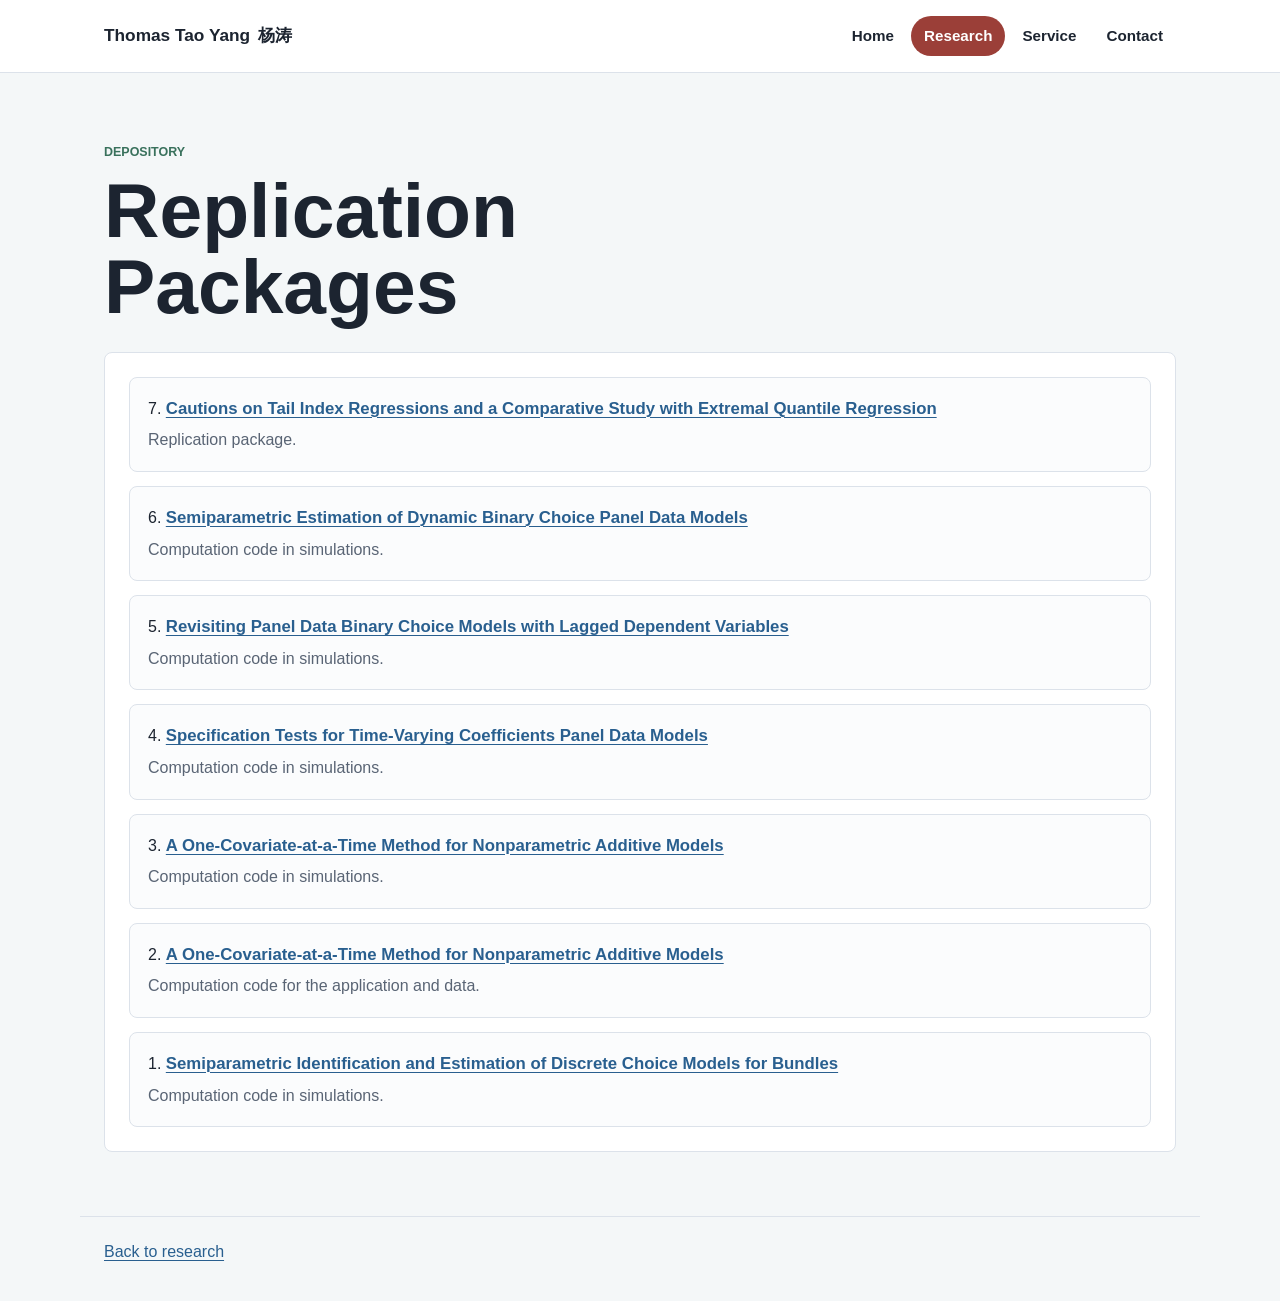
==== replication-packages/index.html @ 06f34688 "Add research depository pages" ====
<!doctype html>
<html lang="en">
  <head>
    <meta charset="utf-8">
    <meta name="viewport" content="width=device-width, initial-scale=1">
    <title>Replication Packages | Thomas Tao Yang</title>
    <meta name="description" content="Replication packages and computation code for research by Thomas Tao Yang.">
    <link rel="stylesheet" href="../styles.css">
  </head>
  <body>
    <header class="site-header">
      <div class="header-inner">
        <a class="brand" href="../#home" aria-label="Thomas Tao Yang home">
          <span>Thomas Tao Yang</span>
          <span lang="zh-Hans">杨涛</span>
        </a>
        <nav class="tabs" aria-label="Main navigation">
          <a class="tab-link" href="../#home">Home</a>
          <a class="tab-link active" href="../#research">Research</a>
          <a class="tab-link" href="../#service">Service</a>
          <a class="tab-link" href="../#contact">Contact</a>
        </nav>
      </div>
    </header>

    <main>
      <div class="page-heading">
        <p class="eyebrow">Depository</p>
        <h1>Replication Packages</h1>
      </div>

      <section class="research-section">
        <ol class="paper-list" reversed>
          <li id="tail-index-regressions">
            <article>
              <h3><a href="https://github.com/youngtigers/Tail-index-regressions">Cautions on Tail Index Regressions and a Comparative Study with Extremal Quantile Regression</a></h3>
              <p>Replication package.</p>
            </article>
          </li>
          <li id="dynamic-binary-choice">
            <article>
              <h3><a href="https://drive.google.com/file/d/1ic2Fld2966ME69-8E1zldTOpeL1N0QaO/view?usp=sharing">Semiparametric Estimation of Dynamic Binary Choice Panel Data Models</a></h3>
              <p>Computation code in simulations.</p>
            </article>
          </li>
          <li id="lagged-dependent-variables">
            <article>
              <h3><a href="https://drive.google.com/file/d/1Vgbk2WjwndaYfTsuJCkn8ZOKChQDSbaQ/view?usp=sharing">Revisiting Panel Data Binary Choice Models with Lagged Dependent Variables</a></h3>
              <p>Computation code in simulations.</p>
            </article>
          </li>
          <li id="time-varying-coefficients">
            <article>
              <h3><a href="https://drive.google.com/file/d/1beLNko8mHLZj5uBGcCquw6Ke5Dr5f-3x/view?usp=sharing">Specification Tests for Time-Varying Coefficients Panel Data Models</a></h3>
              <p>Computation code in simulations.</p>
            </article>
          </li>
          <li id="one-covariate-simulations">
            <article>
              <h3><a href="https://drive.google.com/file/d/17c36HEQI_y1XGDvz91IxwiA8kwWtHUGh/view?usp=sharing">A One-Covariate-at-a-Time Method for Nonparametric Additive Models</a></h3>
              <p>Computation code in simulations.</p>
            </article>
          </li>
          <li id="one-covariate-application">
            <article>
              <h3><a href="https://drive.google.com/file/d/1WjNmffYlFEA1QUfiRf7621AlmvLey6v2/view?usp=sharing">A One-Covariate-at-a-Time Method for Nonparametric Additive Models</a></h3>
              <p>Computation code for the application and data.</p>
            </article>
          </li>
          <li id="bundles-identification">
            <article>
              <h3><a href="https://drive.google.com/file/d/1FiUL4HNB-Ikbj5KHhWfrSdjaC2r5ISy8/view?usp=sharing">Semiparametric Identification and Estimation of Discrete Choice Models for Bundles</a></h3>
              <p>Computation code in simulations.</p>
            </article>
          </li>
        </ol>
      </section>
    </main>

    <footer class="site-footer">
      <p><a href="../#research">Back to research</a></p>
    </footer>
  </body>
</html>
---- styles.css ----
:root {
  color-scheme: light;
  --ink: #1c2430;
  --muted: #596474;
  --line: #dce2ea;
  --paper: #ffffff;
  --soft: #f4f7f8;
  --accent: #9b3f38;
  --accent-strong: #672d2a;
  --blue: #295f8f;
  --green: #39715c;
  --shadow: 0 18px 48px rgba(28, 36, 48, 0.12);
}

* {
  box-sizing: border-box;
}

html {
  scroll-behavior: smooth;
}

body {
  margin: 0;
  background: var(--soft);
  color: var(--ink);
  font-family: "Segoe UI", Arial, sans-serif;
  line-height: 1.6;
}

a {
  color: var(--blue);
  text-decoration-thickness: 0.08em;
  text-underline-offset: 0.18em;
}

a:hover {
  color: var(--accent);
}

.site-header {
  position: sticky;
  top: 0;
  z-index: 10;
  border-bottom: 1px solid var(--line);
  background: rgba(255, 255, 255, 0.94);
  backdrop-filter: blur(12px);
}

.header-inner {
  display: flex;
  align-items: center;
  justify-content: space-between;
  gap: 24px;
  max-width: 1120px;
  margin: 0 auto;
  padding: 16px 24px;
}

.brand {
  display: inline-flex;
  flex-wrap: wrap;
  gap: 8px;
  color: var(--ink);
  font-size: 1.08rem;
  font-weight: 700;
  text-decoration: none;
}

.tabs {
  display: flex;
  align-items: center;
  gap: 4px;
  overflow-x: auto;
}

.tab-link {
  border-radius: 999px;
  color: var(--ink);
  font-size: 0.95rem;
  font-weight: 600;
  padding: 8px 13px;
  text-decoration: none;
  white-space: nowrap;
}

.tab-link.active {
  background: var(--accent);
  color: #fff;
}

main {
  max-width: 1120px;
  margin: 0 auto;
  padding: 36px 24px 64px;
}

.tab-panel {
  display: none;
}

.tab-panel.active {
  display: block;
}

.hero {
  display: grid;
  grid-template-columns: minmax(0, 1fr) minmax(240px, 360px);
  align-items: center;
  gap: 48px;
  min-height: 520px;
  padding: 44px 0 52px;
}

.eyebrow {
  color: var(--green);
  font-size: 0.78rem;
  font-weight: 800;
  letter-spacing: 0;
  margin: 0 0 10px;
  text-transform: uppercase;
}

h1,
h2,
h3,
p {
  margin-top: 0;
}

h1 {
  max-width: 760px;
  font-size: clamp(2.5rem, 8vw, 5.4rem);
  line-height: 0.98;
  margin-bottom: 22px;
}

h2 {
  font-size: 1.25rem;
  line-height: 1.25;
  margin-bottom: 12px;
}

h3 {
  font-size: 1.05rem;
  line-height: 1.35;
  margin-bottom: 6px;
}

.lede {
  max-width: 620px;
  color: var(--muted);
  font-size: 1.25rem;
}

.actions {
  display: flex;
  flex-wrap: wrap;
  gap: 12px;
  margin-top: 28px;
}

.resource-links {
  display: flex;
  flex-wrap: wrap;
  gap: 12px;
  margin: 0 0 20px;
}

.button {
  align-items: center;
  border: 1px solid var(--line);
  border-radius: 6px;
  color: var(--ink);
  display: inline-flex;
  font-weight: 700;
  justify-content: center;
  min-height: 44px;
  padding: 10px 16px;
  text-decoration: none;
}

.button.primary {
  background: var(--accent);
  border-color: var(--accent);
  color: #fff;
}

.button:hover {
  border-color: var(--accent);
}

.button.primary:hover {
  background: var(--accent-strong);
  color: #fff;
}

.portrait {
  margin: 0;
}

.portrait img {
  display: block;
  width: 100%;
  aspect-ratio: 1;
  border-radius: 8px;
  box-shadow: var(--shadow);
  object-fit: cover;
}

.content-grid {
  display: grid;
  grid-template-columns: repeat(2, minmax(0, 1fr));
  gap: 18px;
}

.section-block,
.research-section {
  background: var(--paper);
  border: 1px solid var(--line);
  border-radius: 8px;
  padding: 24px;
}

.section-block.wide {
  max-width: 780px;
}

.plain-list {
  margin: 0;
  padding-left: 20px;
}

.plain-list li + li {
  margin-top: 8px;
}

.page-heading {
  padding: 34px 0 28px;
}

.page-heading h1 {
  font-size: clamp(2.4rem, 6vw, 4.8rem);
  margin-bottom: 0;
}

.research-section + .research-section {
  margin-top: 20px;
}

.paper-list {
  display: grid;
  gap: 14px;
  list-style-position: inside;
  margin: 0;
  padding: 0;
}

.paper-list li {
  background: #fbfcfd;
  border: 1px solid var(--line);
  border-radius: 8px;
  padding: 18px;
}

.paper-list article {
  display: inline;
}

.paper-list h3 {
  display: inline;
}

.paper-list p {
  color: var(--muted);
  margin-top: 6px;
  margin-bottom: 0;
}

.contact-block h2:not(:first-child) {
  margin-top: 24px;
}

.site-footer {
  border-top: 1px solid var(--line);
  color: var(--muted);
  margin: 0 auto;
  max-width: 1120px;
  padding: 22px 24px 36px;
}

.site-footer p {
  margin: 0;
}

@media (max-width: 820px) {
  .header-inner {
    align-items: flex-start;
    flex-direction: column;
    gap: 12px;
  }

  .tabs {
    width: 100%;
  }

  .hero {
    grid-template-columns: 1fr;
    min-height: auto;
    padding-top: 22px;
  }

  .portrait {
    max-width: 320px;
  }

  .content-grid {
    grid-template-columns: 1fr;
  }
}

@media (max-width: 520px) {
  main {
    padding-inline: 16px;
  }

  .header-inner {
    padding-inline: 16px;
  }

  .tab-link {
    padding-inline: 11px;
  }

  .section-block,
  .research-section,
  .paper-list li {
    padding: 18px;
  }
}
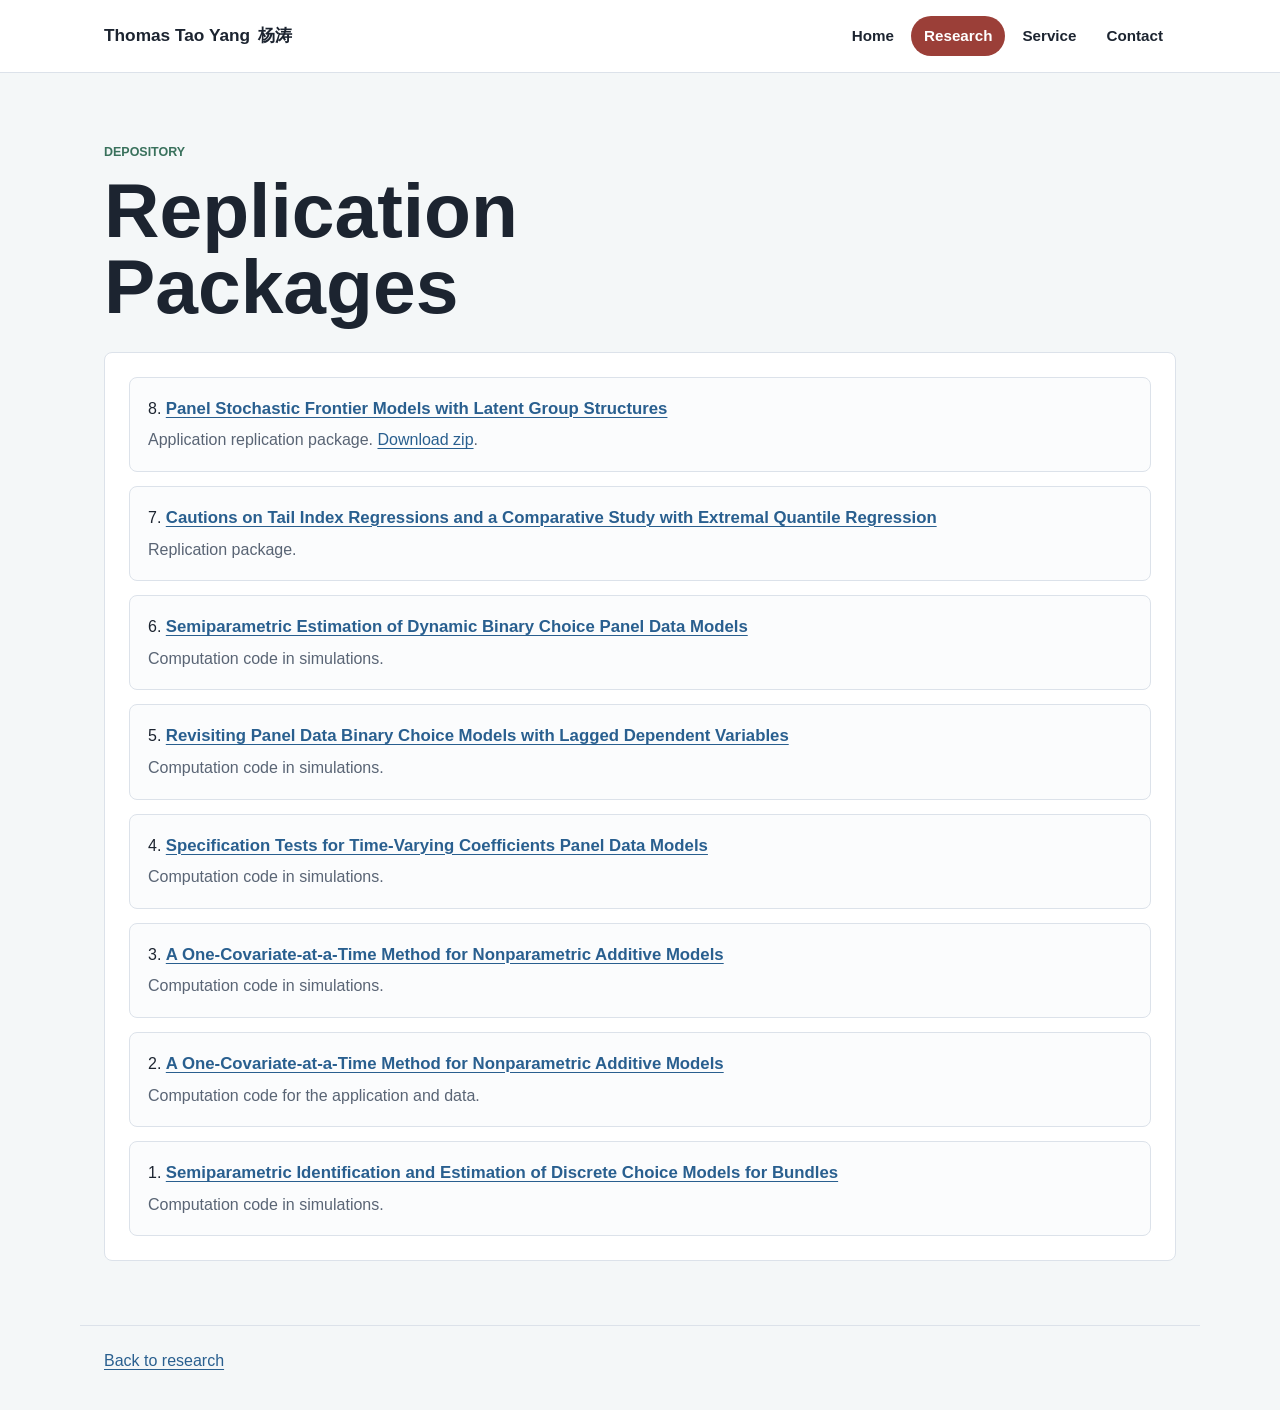
==== commit b4d5139e: "Publish panel stochastic frontier package" ====
--- a/replication-packages/index.html
+++ b/replication-packages/index.html
@@ -31,6 +31,12 @@
 
       <section class="research-section">
         <ol class="paper-list" reversed>
+          <li id="panel-stochastic-frontiers">
+            <article>
+              <h3><a href="Application_02_PSF_replication_packages/">Panel Stochastic Frontier Models with Latent Group Structures</a></h3>
+              <p>Application replication package. <a href="Application_02_PSF_replication_packages/Application_02_PSF_replication_packages.zip">Download zip</a>.</p>
+            </article>
+          </li>
           <li id="tail-index-regressions">
             <article>
               <h3><a href="https://github.com/youngtigers/Tail-index-regressions">Cautions on Tail Index Regressions and a Comparative Study with Extremal Quantile Regression</a></h3>
